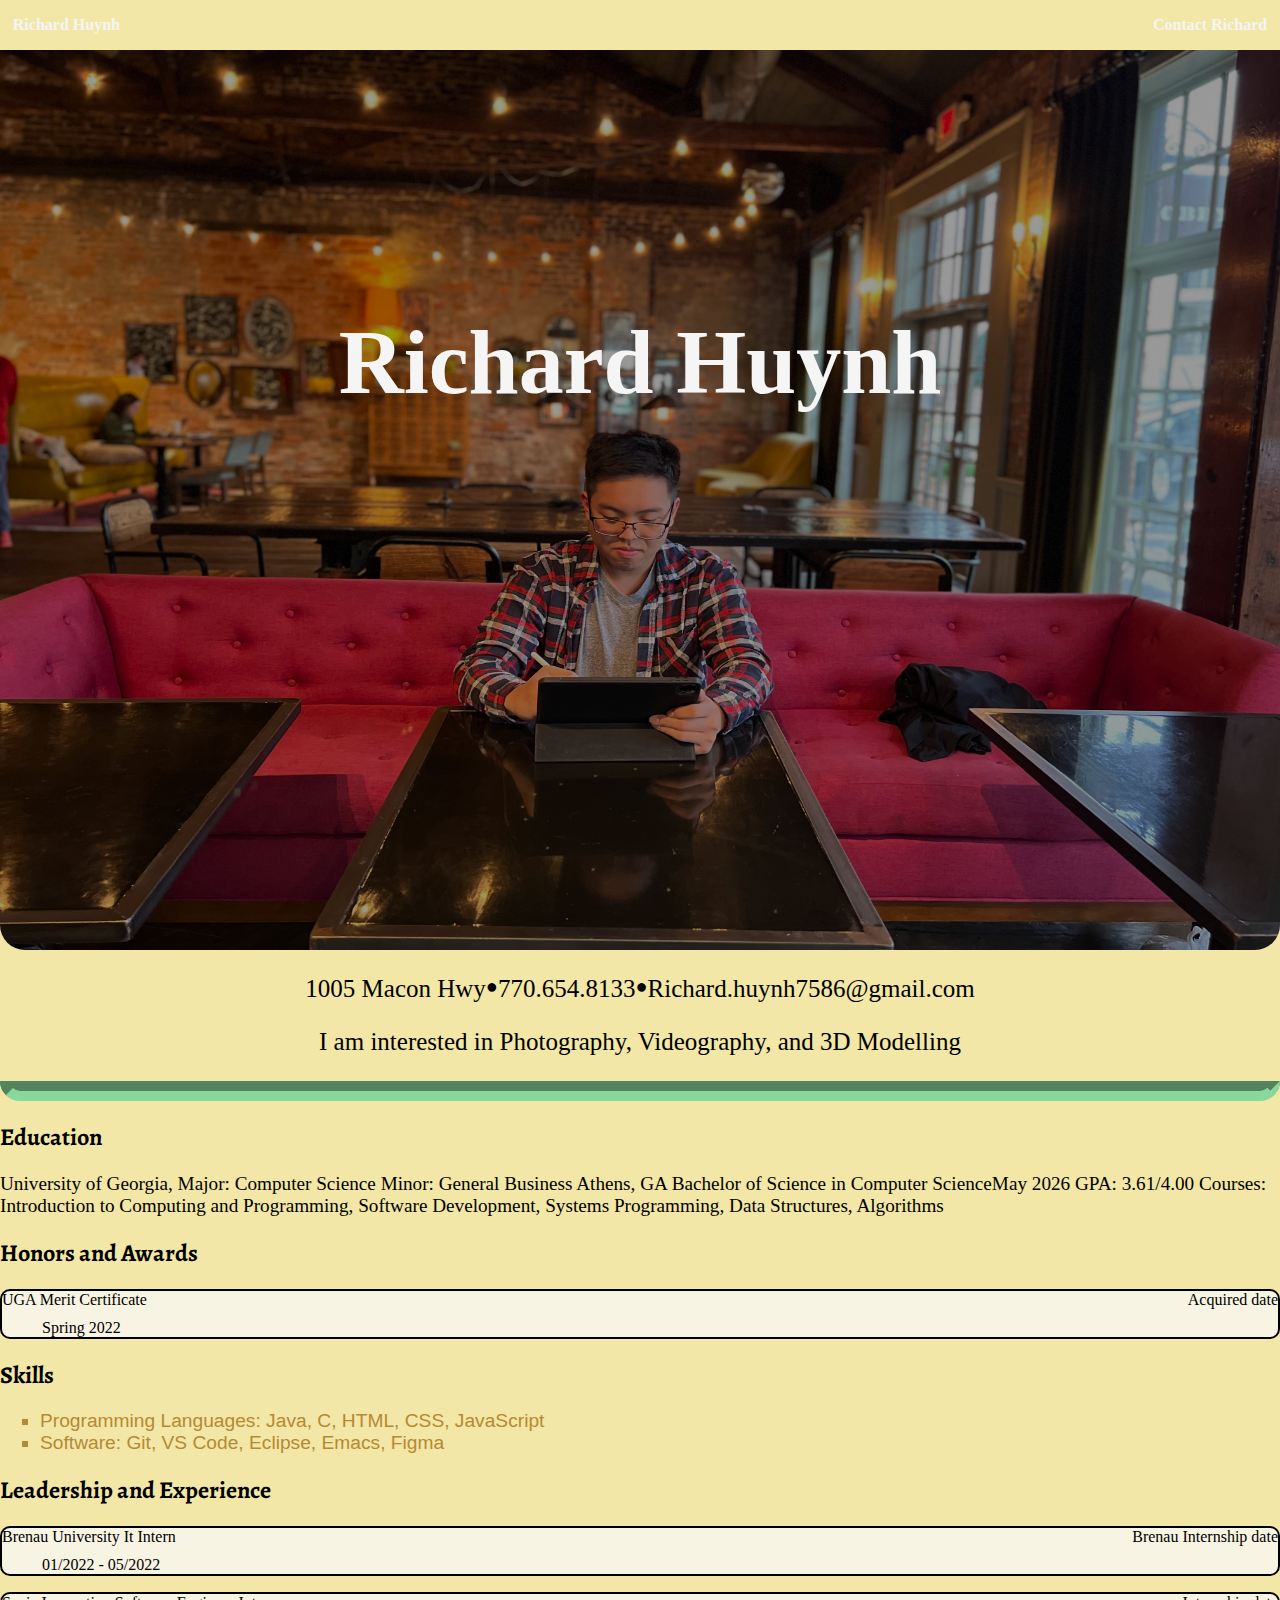
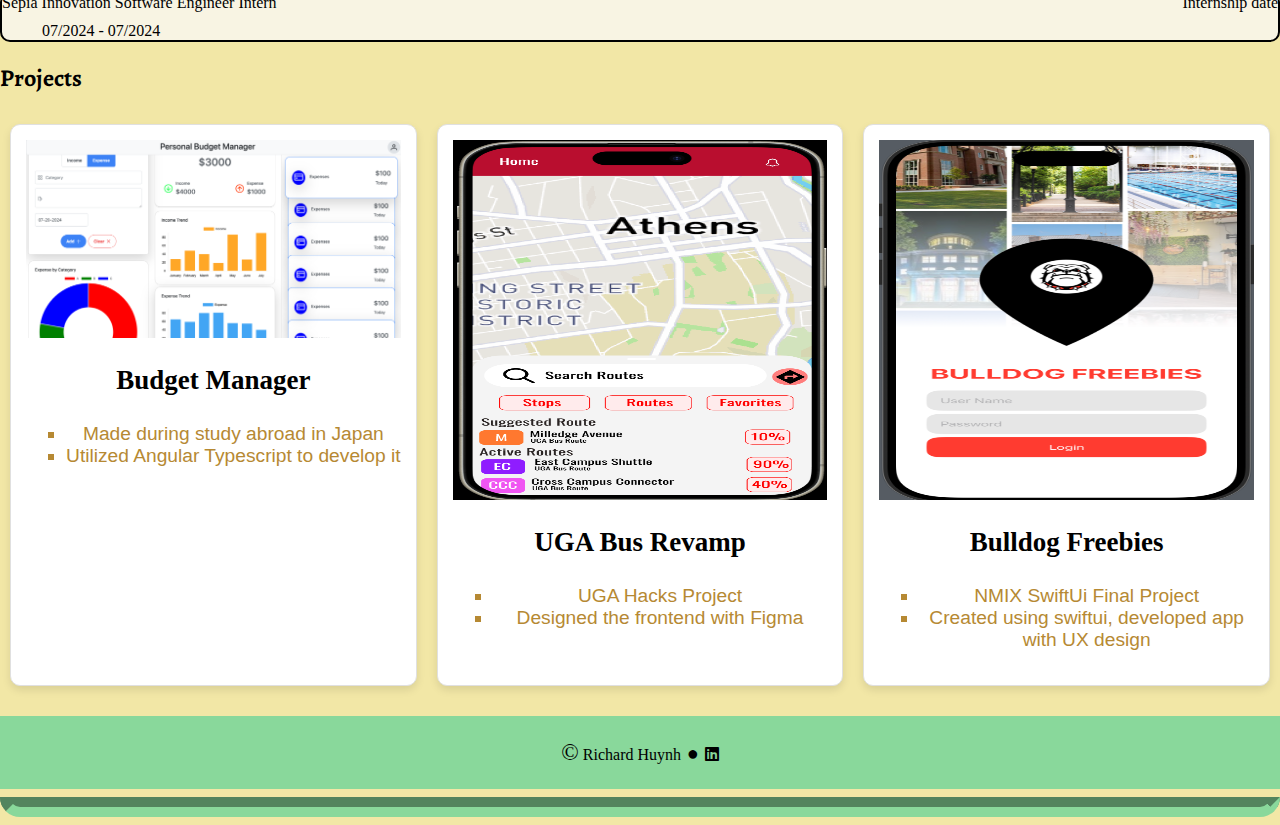
==== index.html @ df39198e "Add files via upload" ====
<!DOCTYPE html>
<html lang="en">
<head>
    <meta charset="UTF-8">
    <meta http-equiv="X-UA-Compatible" content="IE=edge">
    <meta name="viewport" content="width=device-width, initial-scale=1.0">
    <title>Richard Huynh</title>
    <link rel="preconnect" href="https://fonts.googleapis.com">
<link rel="preconnect" href="https://fonts.gstatic.com" crossorigin>
<link href="https://fonts.googleapis.com/css2?family=Tinos:ital,wght@0,400;0,700;1,400;1,700&family=VT323&display=swap" rel="stylesheet">
    <link rel="stylesheet"  href="https://cdnjs.cloudflare.com/ajax/libs/font-awesome/6.0.0-beta3/css/all.min.css">
    <link href="https://fonts.googleapis.com/css2?family=Alegreya:ital,wght@0,400..900;1,400..900&family=Tinos:ital,wght@0,400;0,700;1,400;1,700&family=VT323&display=swap" rel="stylesheet">

    <link rel="stylesheet" href="css/styles.css">
</head>
<body>
    <nav> 
        <p> Richard Huynh</p>
        <p> <a href="/contact.html"> Contact Richard</a>  </p>
    </nav>
    <section class="splash">
        <h1> Richard Huynh </h1>
        <img src="images/me.jpeg" 
        width="300" 
        height="200"
        alt="Richard Huynh">
      
        <p> 1005 Macon Hwy  <span style='font-size:20px;'>&#9679;</span>    770.654.8133   <span style='font-size:20px;'>&#9679;</span> Richard.huynh7586@gmail.com</p>
        <p> I am interested in Photography, Videography, and 3D Modelling</p>
    </section>
    <hr>

    <section>
        <h2> Education </h2>
        <p> University of Georgia, Major: Computer Science Minor: General Business Athens, GA Bachelor of Science in Computer ScienceMay 2026 GPA: 3.61/4.00 Courses: Introduction to Computing and Programming, Software Development, Systems Programming, Data Structures, Algorithms</p>
    </section>
    <section>
        <h2> Honors and Awards </h2>
        <dl> UGA Merit Certificate
            <dt>Acquired date</dt>
                <dd>Spring 2022</dd>
        </dl>
    </section>
    <section>
        <h2> Skills </h2>
        <ul>
            <li>Programming Languages: Java, C, HTML, CSS, JavaScript</li>
            <li>Software: Git, VS Code, Eclipse, Emacs, Figma</li>
        </ul>
    </section>
    <section>
        <h2> Leadership and Experience</h2>
        <dl> <a href="https://www.brenau.edu/">Brenau University It Intern</a>
            <dt>Brenau Internship date</dt>    
            <dd>01/2022 - 05/2022</dd>
        </dl>
        <dl> <a>Sepia Innovation Software Engineer Intern</a>
            <dt> Internship date</dt>
            <dd>07/2024 - 07/2024</dd>
    </dl>
    </section>
    <section>
        <h2> Projects </h2>
        <div class="three-col">
            <div class="card">
                <img src="images/budget.jpeg">
                <h3> Budget Manager</h3>
        <ul>
            <li>Made during study abroad in Japan</li>
            <li>Utilized Angular Typescript to develop it</li>
        </ul>
            </div>
        
        
            <div class="card">
                <img src="images/revamp.jpeg">
                <h3> UGA Bus Revamp</h3>
                <ul>
                    <li>UGA Hacks Project</li>
                    <li>Designed the frontend with Figma</li>
                </ul>
            </div>
            <div class="card">
                <img src="images/bulldawg.jpeg">
                <h3> Bulldog Freebies</h3>
                <ul>
                    <li>NMIX SwiftUi Final Project</li>
                    <li>Created using swiftui, developed app with UX design</li>
                </ul>
            </div>
  
        </div>
        
       
        <footer>
            <p> &copy<a href="contact.html"> Richard Huynh</a> <span style='font-size:20px;'>&#9679;</span> <a href="https://www.linkedin.com/in/richard-van-huynh/"> <i class="fa-brands fa-linkedin"></i></a></p>
        </footer>
    </section>
    <hr> 
</body>
</html>
---- css/styles.css ----
/* General Styles */
body {
    margin: 0;
    background-color:	#f2e7a6;
}

/* Nav Styles */
nav {
    background-color: hsl(151, 42%, 59%);
    display: flex;
    flex-direction: row;
    justify-content: space-between;
    padding-left: 1%;
    padding-right: 1%;
    background-color: transparent;
    z-index: 100;
  
    
}

nav p, nav a {
   
color: whitesmoke;
   font-weight: bold;
  
}

nav a {
    text-decoration: none;
}

nav a:hover {
    background-color: #b68933;
   
}


/* Footer Styles */
footer {
    background-color:	#89d89b;
    font-size: larger;
    display: flex;
    justify-content: center;
   
}

footer a {
    text-decoration: none;
    color: black;
}

footer a:hover {
    
}

/* Splash Section */
.splash {
    position: relative;
    
}

.splash h1 {
z-index: 100;
position: absolute;
left: 50%;
top:25%;
transform: translate(-50%,-50%);
text-align: center;
color: #f5f5f5;
font-size: 10vh;
font-family: "Tinos", serif;
font-weight: 400;
font-style: normal;
font-weight: bold;

}

.splash img {
   background-image: url("/images/me.jpeg");
    border: #89d89b;
    border-bottom-left-radius: 25px;
    border-bottom-right-radius: 25px;
display: flex;
flex-direction: column;
max-height: 100vh;
height: auto;
width: 100%;
align-self: center;
align-items: center;
justify-content: center;
filter: brightness(0.6);
position: relative;


}

.splash p {
display: flex;
justify-content: center;
flex-wrap: wrap;
font-size: 25px;

}

/* Horizontal Rules */
hr {
    border-width: 10px;
    border-bottom-left-radius: 25px;
    border-bottom-right-radius: 25px;
    border-color: #89d89b;
}

/* Sections */
section {

}

/* Section Headings */
section h2 {
    color: black;
    font-family: "Alegreya", serif;
    font-weight: 700;
    font-style: normal;
}

/* Paragraph Styles */
section p {
    font-size: larger;
    font-weight: 500;
}

/* link styles */
section a {
    color: black;
    text-decoration: none;
    font-size: medium;
}
section a:hover {
    font-weight: bold;
    text-decoration: underline;
    font-family: 'Franklin Gothic Medium', 'Arial Narrow', Arial, sans-serif;
    font-size: large;

}

/* List Styles */
ul {
    list-style-type: square;
    color: #b68933;
    font-family: 'Trebuchet MS', 'Lucida Sans Unicode', 'Lucida Grande', 'Lucida Sans', Arial, sans-serif;
    font-size: larger;
}

dl {
    display: grid;
    grid-template-columns: 1fr 2fr;
    gap: 10px 20px;
    border: 2px solid black;
    background-color: #f8f4e3;
    border-radius: 10px;
}
dl dt{
   align-self: center;
   text-align: right;
}
dl dd{
    align-self: center;
    color:black;
}

/* Project Section */
.three-col {
    display: grid;
    grid-template-columns: repeat(3, 1fr);
    gap: 20px;
    margin: 20px 0;
    padding: 10px;
}

.card {
    background-color: #ffffff;
    border: 1px solid #e0e0e0; 
    border-radius: 10px; 
    box-shadow: 0 4px 8px rgba(0, 0, 0, 0.1);
    padding: 15px; 
    text-align: center; 
    
}

.card img {
    display: flex;
    flex-direction: column;
    max-height: 40vh;
    width: 100%;
}

.card h3 {
text-align: center;
font-size: 3vh;
font-family: "Tinos", serif;
}

/* Contact Page Styles */
.one-col {
    display: flex; 
    flex-direction: column; 
    align-items: center; 
    justify-content: center; 
    margin: 20px auto; 
    padding: 20px; 
    width: 100%; 
    max-width: 600px;
    background-color: #f8f8f8;
}

form {
    width: 100%; 
    display: flex;
    flex-direction: column; 
    gap: 15px;
}

form input, form textarea {
    width: 100%; 
    padding: 10px; 
    font-size: 1rem; 
    border: 1px solid #ccc;
    border-radius: 5px; 
    box-sizing: border-box; 
}


form input:focus, form textarea:focus {
    border-color: #b68933; 
}

form button {
    font-size: 1rem; 
    font-weight: bold; 
    color: white; 
    background-color: #b68933; 
    border-radius: 5px;
}

form button:hover {
    background-color: #8a6427; 
    transform: scale(1.05); 
}
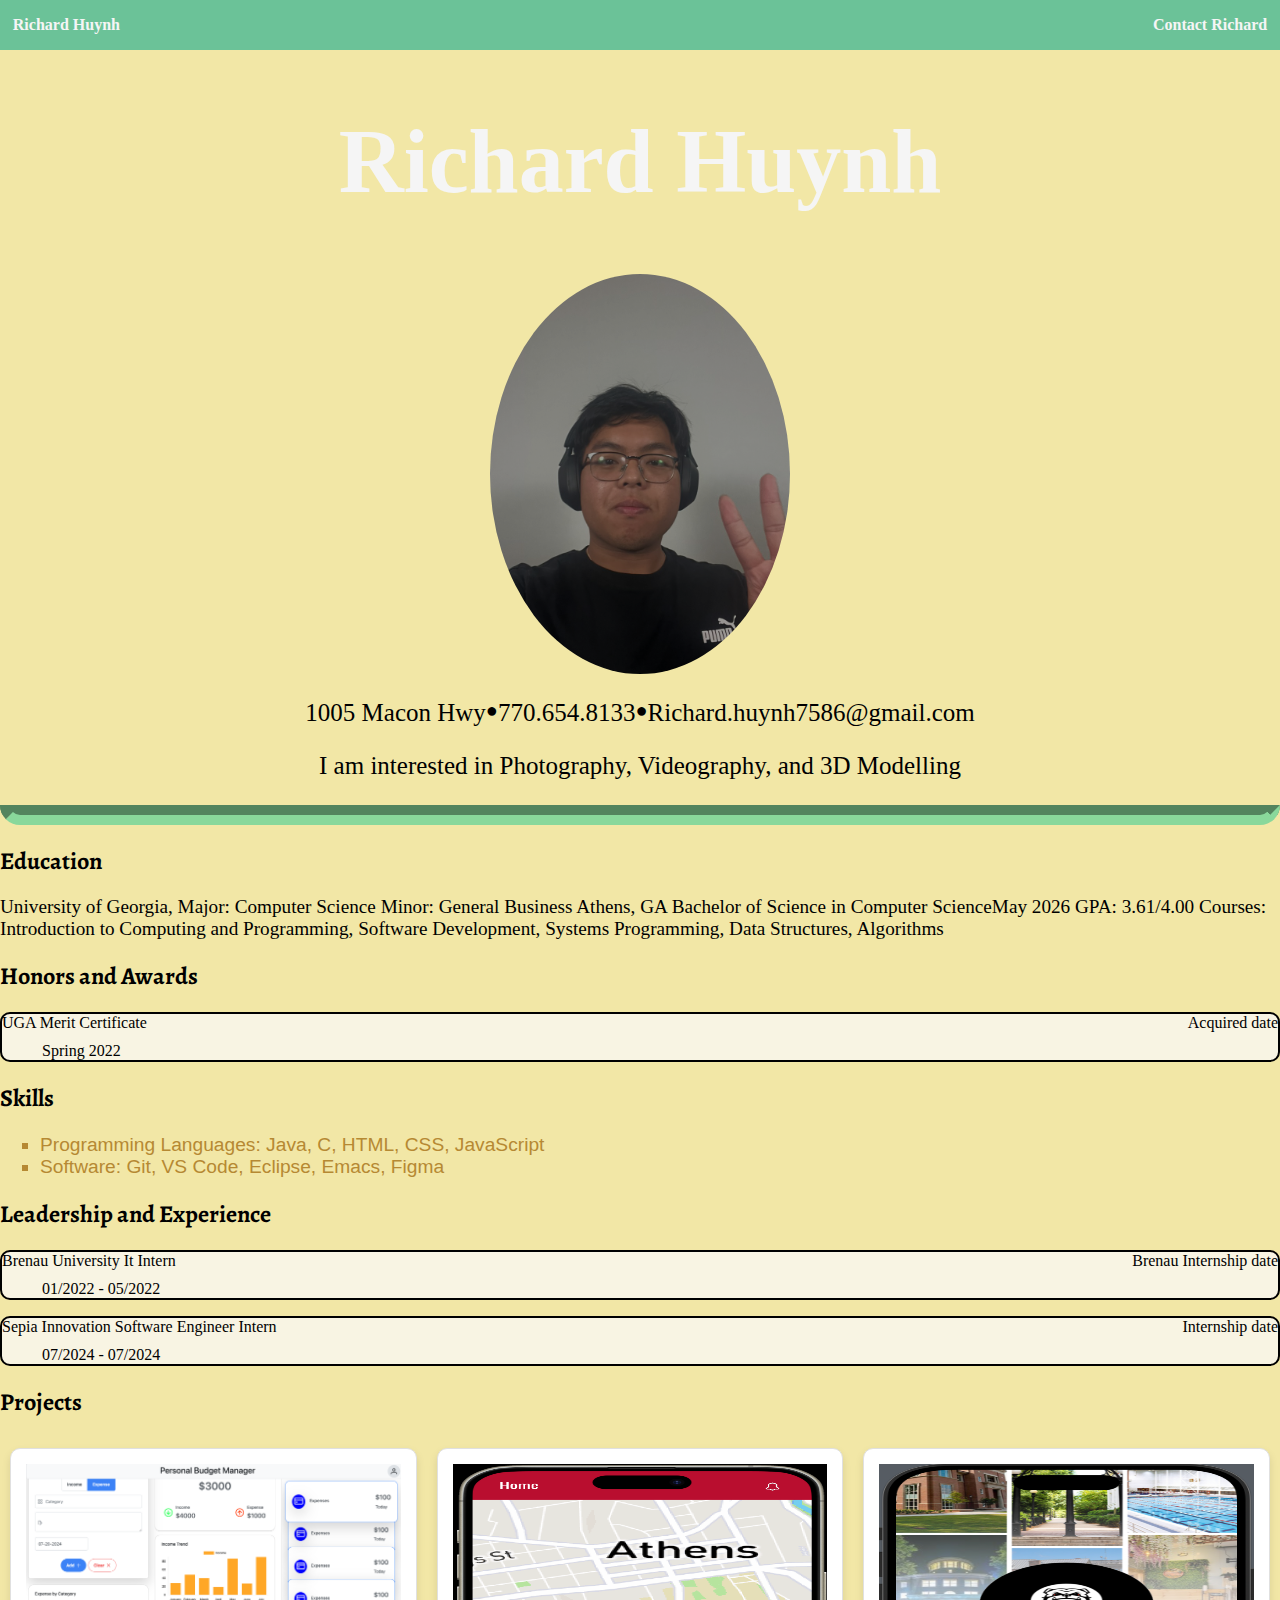
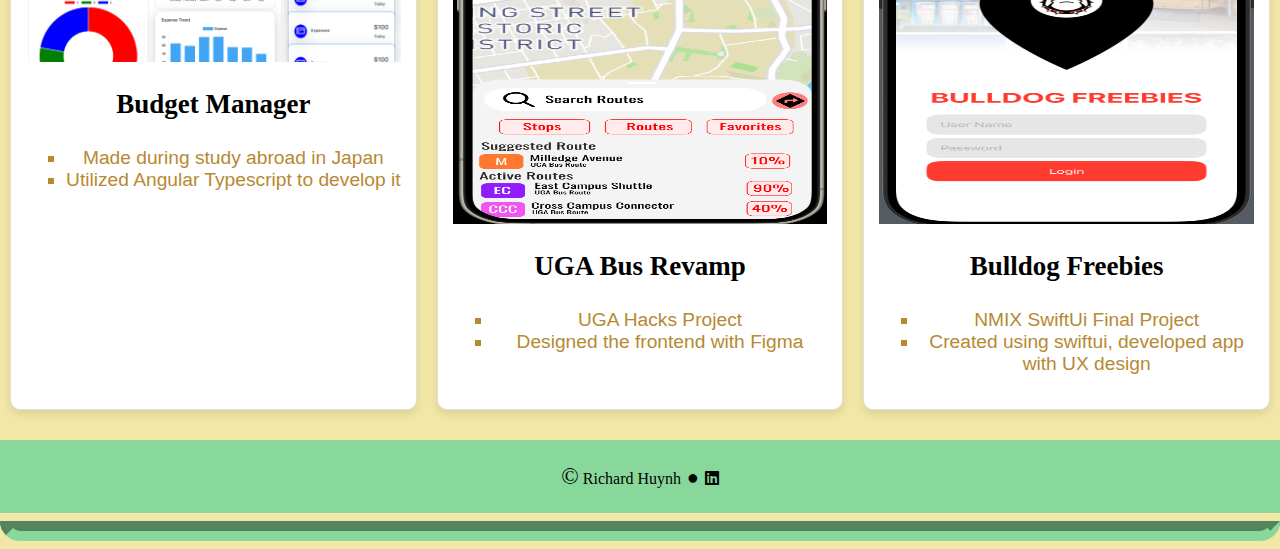
==== commit 6e3af56d: "Add files via upload" ====
--- a/index.html
+++ b/index.html
@@ -16,13 +16,13 @@
 <body>
     <nav> 
         <p> Richard Huynh</p>
-        <p> <a href="/contact.html"> Contact Richard</a>  </p>
+         <a href="contact.html"> <p>Contact Richard</p></a>  
     </nav>
     <section class="splash">
         <h1> Richard Huynh </h1>
         <img src="images/me.jpeg" 
         width="300" 
-        height="200"
+        height="300"
         alt="Richard Huynh">
       
         <p> 1005 Macon Hwy  <span style='font-size:20px;'>&#9679;</span>    770.654.8133   <span style='font-size:20px;'>&#9679;</span> Richard.huynh7586@gmail.com</p>
--- a/css/styles.css
+++ b/css/styles.css
@@ -12,7 +12,6 @@
     justify-content: space-between;
     padding-left: 1%;
     padding-right: 1%;
-    background-color: transparent;
     z-index: 100;
   
     
@@ -55,16 +54,10 @@
 
 /* Splash Section */
 .splash {
-    position: relative;
-    
+  /* display: block;*/
 }
 
 .splash h1 {
-z-index: 100;
-position: absolute;
-left: 50%;
-top:25%;
-transform: translate(-50%,-50%);
 text-align: center;
 color: #f5f5f5;
 font-size: 10vh;
@@ -75,21 +68,18 @@
 
 }
 
+
 .splash img {
-   background-image: url("/images/me.jpeg");
-    border: #89d89b;
-    border-bottom-left-radius: 25px;
-    border-bottom-right-radius: 25px;
-display: flex;
-flex-direction: column;
-max-height: 100vh;
-height: auto;
-width: 100%;
+border: #89d89b;
+border-radius: 50%;
+display: block;
+margin: 0 auto;
+max-width: 50%;
+height:auto;
+object-fit: cover;
 align-self: center;
 align-items: center;
-justify-content: center;
 filter: brightness(0.6);
-position: relative;
 
 
 }
